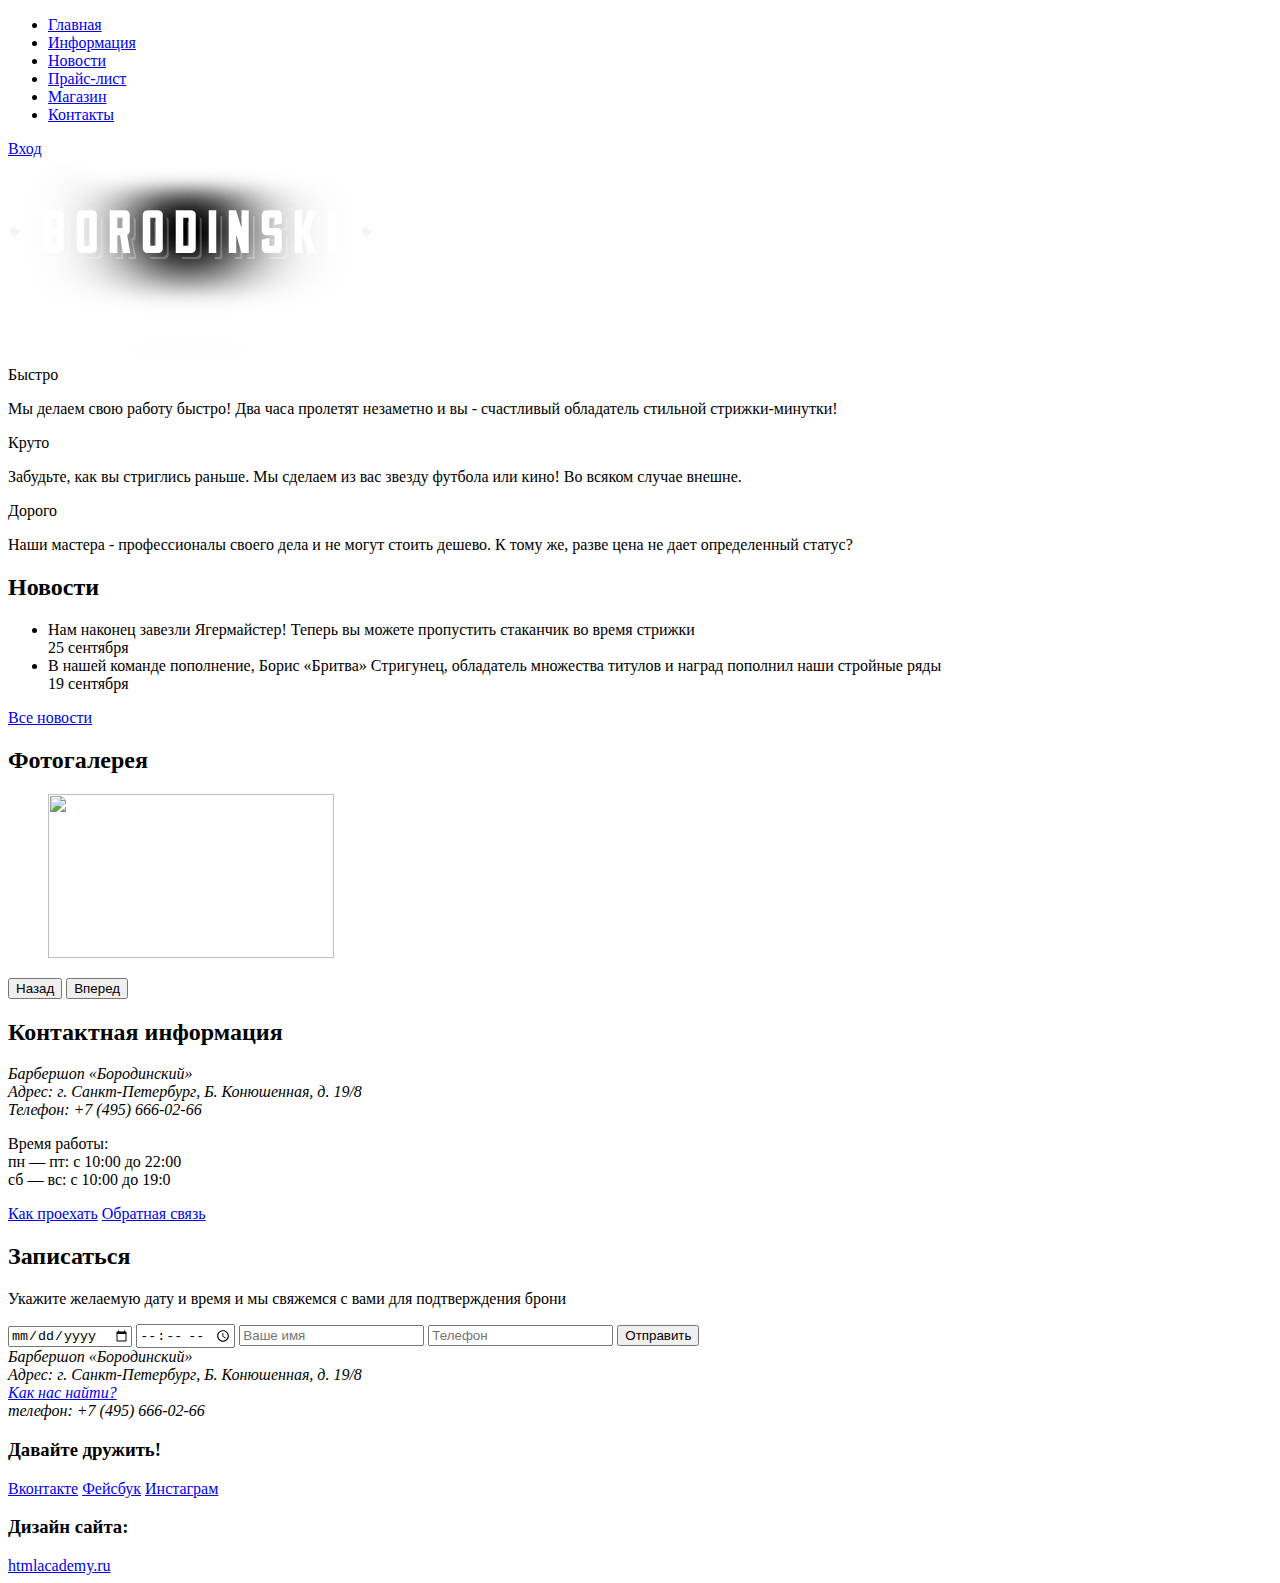
==== index.html @ b2a8101c "first commit" ====
<!DOCTYPE html>
<html>
  <head>
    <meta charset="utf-8">
    <title>Барбершоп «Бородинский»</title>
  </head>
  <body>
    <header class="main-header">
      <div class="container clearfix">
      
        <nav class="main-navigation">
          <ul>
            <li class="active">
              <a href="#">Главная</a>
            </li>
            <li>
              <a href="#">Информация</a>
            </li>
            <li>
              <a href="#">Новости</a>
            </li>
            <li>
              <a href="text.html">Прайс-лист</a>
            </li>
            <li>
              <a href="#">Магазин</a>
            </li>
            <li>
              <a href="#">Контакты</a>
            </li>
          </ul>
        </nav>

        <div class="user-block">
          <a href="#" class="login">Вход</a>
        </div>

      </div>
    </header>

    <div class="container">
      <div class="logo">
        <img src="img/logo.png" width="368" height="204" alt="Барбершоп «Бородинский»">
      </div>
      <section class="features-row clearfix">
        <div class="features-item">
          <div class="features-title">Быстро</div>
          <p>Мы делаем свою работу быстро! Два часа пролетят незаметно и вы - счастливый обладатель стильной стрижки-минутки!</p>
        </div>
        <div class="features-item">
          <div class="features-title">Круто</div>
          <p>Забудьте, как вы стриглись раньше. Мы сделаем из вас звезду футбола или кино! Во всяком случае внешне.</p>
        </div>
        <div class="features-item">
          <div class="features-title">Дорого</div>
          <p>Наши мастера - профессионалы своего дела и не могут стоить дешево. К тому же, разве цена не дает определенный статус?</p>
        </div>
      </section>
      <div class="index-content clearfix">
        <section class="content-column-left">
          <h2 class="content-column-title">Новости</h2>
          <ul class="news-preview">
            <li>
              Нам наконец завезли Ягермайстер! Теперь вы можете пропустить стаканчик во время стрижки<br>
              <time datetime="2013-09-25">25 сентября</time>
            </li>
            <li>
              В нашей команде пополнение, Борис «Бритва» Стригунец, обладатель множества титулов и наград пополнил наши стройные ряды<br>
              <time datetime="2013-09-19">19 сентября</time>
            </li>
          </ul>
          <a href="#" class="btn">Все новости</a>
        </section>
        <section class="content-column-right">
          <h2 class="content-column-title">Фотогалерея</h2>
          <div class="gallery">
            <figure class="gallery-content">
              <img src="img/photo-1.jpg" width="286" height="164" alt="">
            </figure>
            <button class="btn gallery-prev">Назад</button>
            <button class="btn gallery-next">Вперед</button>
          </div>
        </section>
      </div>
      <div class="index-content clearfix">
        <section class="content-column-left">
          <div class="main-contacts">
            <h2 class="content-column-title">Контактная информация</h2>
            <address>
              Барбершоп «Бородинский»<br>
              Адрес: г. Санкт-Петербург, Б. Конюшенная, д. 19/8<br>
              Телефон: +7 (495) 666-02-66
            </address>
            <p>
              Время работы:<br>
              пн — пт: с 10:00 до 22:00<br>
              сб — вс: с 10:00 до 19:0
            </p>
            <a href="#" class="btn">Как проехать</a>
            <a href="#" class="btn">Обратная связь</a>
          </div>
        </section>
        <section class="content-column-right">
          <div class="appointment-form">
            <h2 class="content-column-title">Записаться</h2>
            <p>Укажите желаемую дату и время и мы свяжемся с вами для подтверждения брони</p>
            <form action="/echo" method="post">
              <input type="date" name="date" value="">
              <input type="time" name="time" value="">
              <input type="text" name="name" value="" placeholder="Ваше имя">
              <input type="tel" name="phone" value="" placeholder="Телефон">
              <button type="submit" class="btn">Отправить</button>
            </form>
          </div>
        </section>
      </div>
    </div>

    <footer class="main-footer">
      <div class="container clearfix">
        <address class="footer-contacts">
          Барбершоп «Бородинский»<br>
          Адрес: г. Санкт-Петербург, Б. Конюшенная, д. 19/8<br>
          <a href="#">Как нас найти?</a><br>
          телефон: +7 (495) 666-02-66
        </address>

        <section class="footer-social">
          <h3>Давайте дружить!</h3>
          <a href="#" class="social-btn social-btn-vk">Вконтакте</a>
          <a href="#" class="social-btn social-btn-fb">Фейсбук</a>
          <a href="#" class="social-btn social-btn-inst">Инстаграм</a>
        </section>

        <section class="footer-copyright">
          <h3>Дизайн сайта:</h3>
          <a href="#" class="btn">htmlacademy.ru</a>
        </section>
      </div>
    </footer>
  </body>
</html>
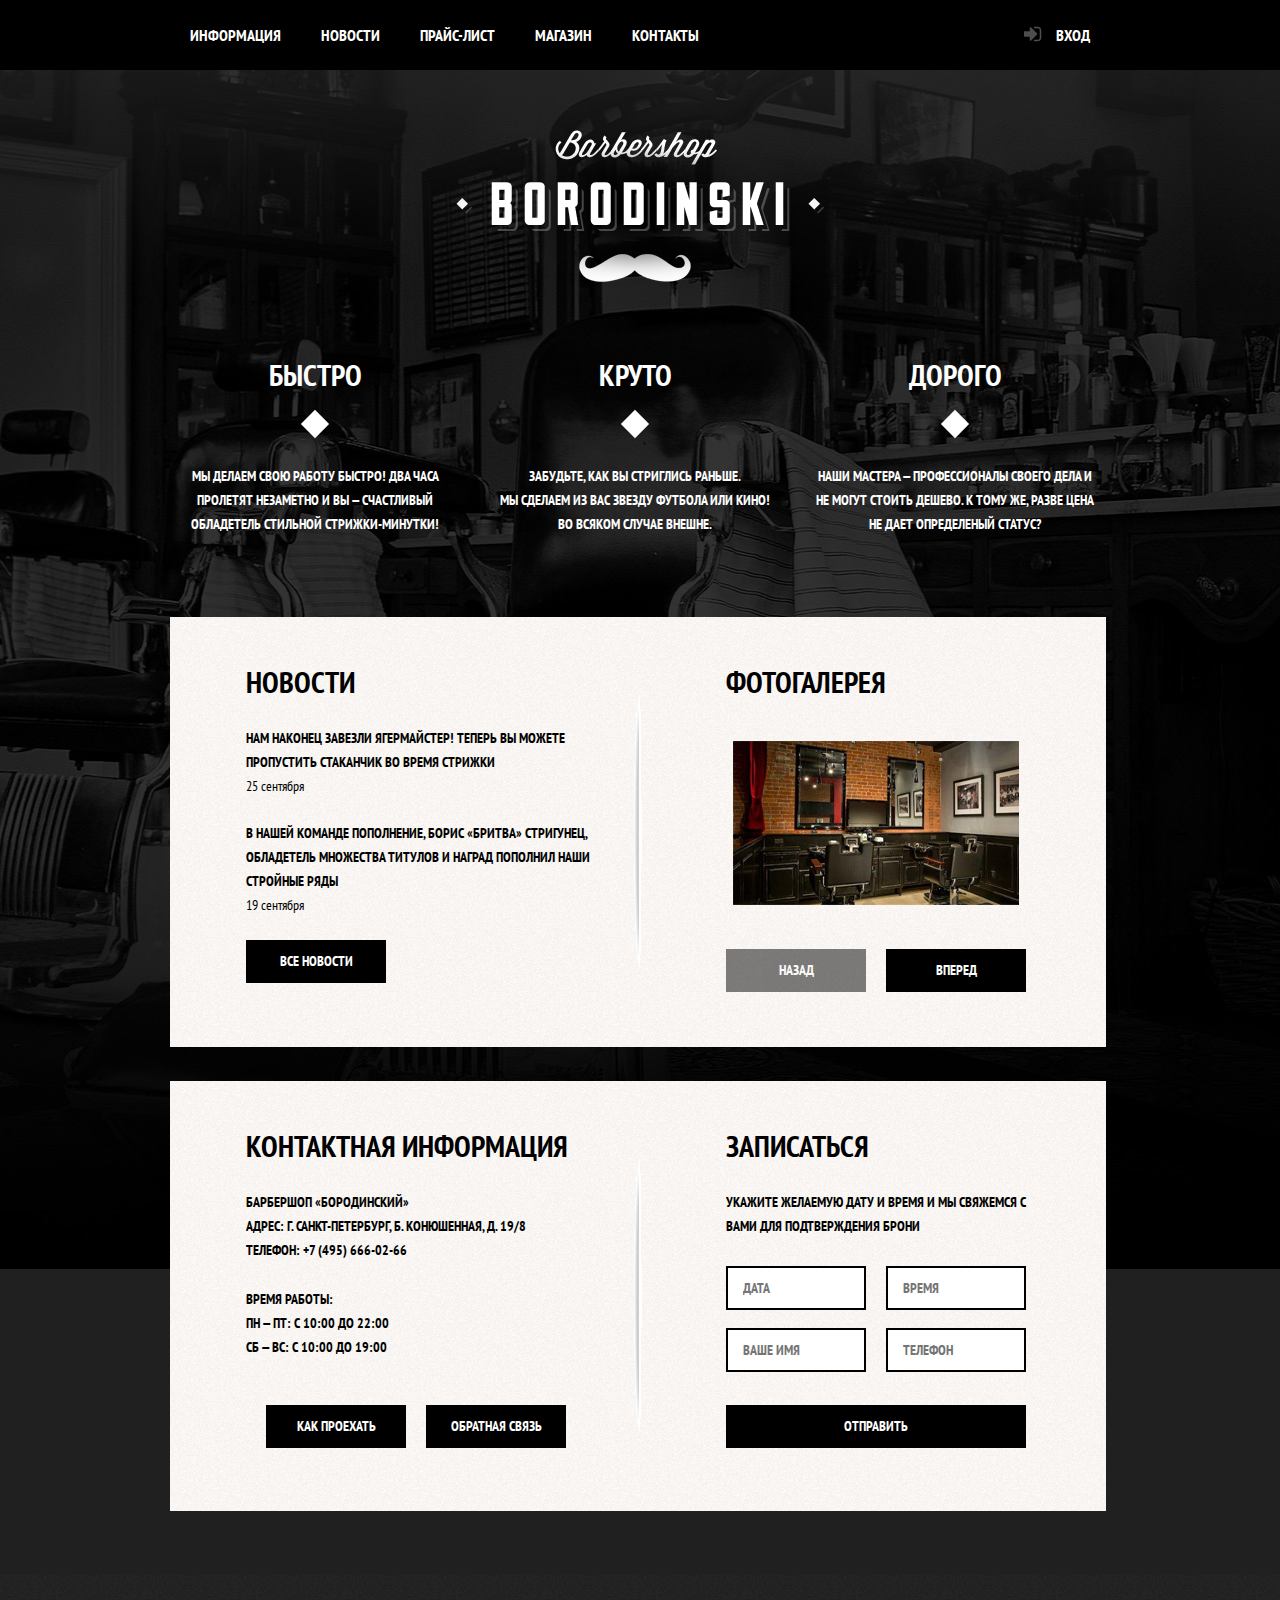
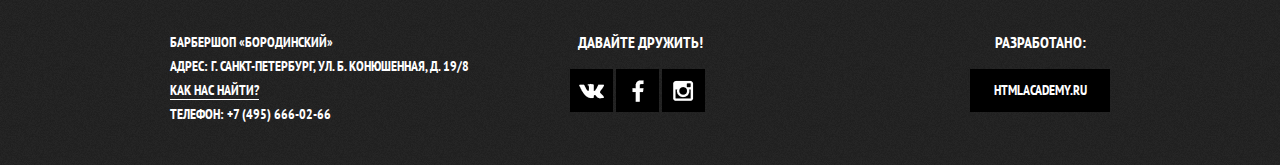
==== commit 4661b0d1: "complete" ====
--- a/index.html
+++ b/index.html
@@ -1,142 +1,196 @@
 <!DOCTYPE html>
-<html>
-  <head>
+<html lang="ru">
+<head>
     <meta charset="utf-8">
-    <title>Барбершоп «Бородинский»</title>
-  </head>
-  <body>
-    <header class="main-header">
-      <div class="container clearfix">
-      
-        <nav class="main-navigation">
-          <ul>
-            <li class="active">
-              <a href="#">Главная</a>
-            </li>
-            <li>
-              <a href="#">Информация</a>
-            </li>
-            <li>
-              <a href="#">Новости</a>
-            </li>
-            <li>
-              <a href="text.html">Прайс-лист</a>
-            </li>
-            <li>
-              <a href="#">Магазин</a>
-            </li>
-            <li>
-              <a href="#">Контакты</a>
-            </li>
-          </ul>
+    <meta http-equiv="x-ua-compatible" content="ie=edge">
+    <title>Барбершоп "Бородински"</title>
+    <meta name="description" content="">
+    <!--<meta name="viewport" content="width=device-width, initial-scale=1">-->
+    <meta name="viewport" content="width=960">
+
+    <!--<link rel="apple-touch-icon" href="apple-touch-icon.png">-->
+    <!-- Place favicon.ico in the root directory -->
+    <link href='https://fonts.googleapis.com/css?family=PT+Sans+Narrow:400,700&subset=latin,cyrillic' rel='stylesheet' type='text/css'>
+
+    <link rel="stylesheet" href="css/normalize.css">
+    <link rel="stylesheet" href="css/main.css">
+</head>
+
+<body>
+
+<header class="main-header">
+    <div class="wrapper clearfix">
+        <nav>
+            <ul class="main-nav">
+                <li><a href="index.html">информация</a></li>
+                <li><a href="#">новости</a></li>
+                <li><a href="price.html">прайс-лист</a></li>
+                <li><a href="shop.html">магазин</a></li>
+                <li><a href="#">контакты</a></li>
+            </ul>
         </nav>
 
         <div class="user-block">
-          <a href="#" class="login">Вход</a>
+            <a class="login" href="/login">вход</a>
+        </div>
+    </div>
+</header>
+
+<main class="main-main">
+    <div class="wrapper">
+        <div class="main-logo">
+            <img src="img/logo.png" alt="">
         </div>
 
-      </div>
-    </header>
+        <div class="features clearfix">
+            <div class="feature-item">
+                <span class="feature-title"><b>Быстро</b></span>
+                <p class="feature-content">МЫ ДЕЛАЕМ СВОЮ РАБОТУ БЫСТРО! ДВА ЧАСА<br>
+                    ПРОЛЕТЯТ НЕЗАМЕТНО И ВЫ — СЧАСТЛИВЫЙ<br>
+                    ОБЛАДЕТЕЛЬ СТИЛЬНОЙ СТРИЖКИ-МИНУТКИ!</p>
+            </div>
 
-    <div class="container">
-      <div class="logo">
-        <img src="img/logo.png" width="368" height="204" alt="Барбершоп «Бородинский»">
-      </div>
-      <section class="features-row clearfix">
-        <div class="features-item">
-          <div class="features-title">Быстро</div>
-          <p>Мы делаем свою работу быстро! Два часа пролетят незаметно и вы - счастливый обладатель стильной стрижки-минутки!</p>
+            <div class="feature-item">
+                <span class="feature-title"><b>Круто</b></span>
+                <p class="feature-content">ЗАБУДЬТЕ, КАК ВЫ СТРИГЛИСЬ РАНЬШЕ.<br>
+                    МЫ СДЕЛАЕМ ИЗ ВАС ЗВЕЗДУ ФУТБОЛА ИЛИ КИНО!<br>
+                    ВО ВСЯКОМ СЛУЧАЕ ВНЕШНЕ.
+                </p>
+            </div>
+
+            <div class="feature-item">
+                <span class="feature-title"><b>Дорого</b></span>
+                <p class="feature-content">НАШИ МАСТЕРА — ПРОФЕССИОНАЛЫ СВОЕГО ДЕЛА И<br>
+                    НЕ МОГУТ СТОИТЬ ДЕШЕВО. К ТОМУ ЖЕ, РАЗВЕ ЦЕНА<br>
+                    НЕ ДАЕТ ОПРЕДЕЛЕНЫЙ СТАТУС?</p>
+            </div>
         </div>
-        <div class="features-item">
-          <div class="features-title">Круто</div>
-          <p>Забудьте, как вы стриглись раньше. Мы сделаем из вас звезду футбола или кино! Во всяком случае внешне.</p>
+
+        <div class="main-content clearfix">
+            <div class="col-left">
+                <h2 class="main-content-title">Новости</h2>
+
+                <div class="news">
+                    <div class="news-item">
+                        <p>НАМ НАКОНЕЦ ЗАВЕЗЛИ ЯГЕРМАЙСТЕР! ТЕПЕРЬ ВЫ МОЖЕТЕ ПРОПУСТИТЬ СТАКАНЧИК ВО ВРЕМЯ СТРИЖКИ</p>
+                        <time datetime="2015-09-25">25 сентября</time>
+                    </div>
+
+                    <div class="news-item">
+                        <p>В НАШЕЙ КОМАНДЕ ПОПОЛНЕНИЕ, БОРИС «БРИТВА» СТРИГУНЕЦ, ОБЛАДЕТЕЛЬ МНОЖЕСТВА ТИТУЛОВ И НАГРАД ПОПОЛНИЛ НАШИ СТРОЙНЫЕ РЯДЫ</p>
+                        <time datetime="2015-09-19">19 сентября</time>
+                    </div>
+                </div>
+
+                <a href="#">
+                    <div class="btn">Все новости</div>
+                </a>
+            </div>
+
+            <div class="col-right">
+                <h2 class="main-content-title">ФОТОГАЛЕРЕЯ</h2>
+                <div class="gallery">
+                    <figure class="gallery-content">
+                        <img src="img/gallery-1.png" width="286" height="164" alt="">
+                    </figure>
+                </div>
+
+                <div class="btn gallery-prev disabled">НАЗАД</div>
+                <div class="btn gallery-next">ВПЕРЕД</div>
+            </div>
         </div>
-        <div class="features-item">
-          <div class="features-title">Дорого</div>
-          <p>Наши мастера - профессионалы своего дела и не могут стоить дешево. К тому же, разве цена не дает определенный статус?</p>
+
+        <div class="main-content-footer clearfix">
+            <div class="col-left">
+                <h2 class="main-content-title">Контактная информация</h2>
+                <p>
+                    БАРБЕРШОП «БОРОДИНСКИЙ»<br>
+                    АДРЕС: Г. САНКТ-ПЕТЕРБУРГ, Б. КОНЮШЕННАЯ, Д. 19/8<br>
+                    ТЕЛЕФОН: +7 (495) 666-02-66
+                </p>
+
+                <p class="mode-time">
+                    ВРЕМЯ РАБОТЫ:<br>
+                    ПН — ПТ: С 10:00 ДО 22:00<br>
+                    СБ — ВС: С 10:00 ДО 19:00
+                </p>
+                <div class="contact-buttons">
+                    <a href="/map.html">
+                        <div class="btn show-modal-map">Как проехать</div>
+                    </a>
+                    <div class="btn">Обратная связь</div>
+                </div>
+            </div>
+
+            <div class="col-right">
+                <h2 class="main-content-title">Записаться</h2>
+                <p>УКАЖИТЕ ЖЕЛАЕМУЮ ДАТУ И ВРЕМЯ И МЫ СВЯЖЕМСЯ С ВАМИ ДЛЯ ПОДТВЕРЖДЕНИЯ БРОНИ</p>
+                <form class="main-form clearfix" action="index.html" method="get">
+                    <input class="main-form-input" type="text" placeholder="Дата">
+                    <input class="main-form-input" type="text" placeholder="Время">
+                    <input class="main-form-input" type="text" placeholder="Ваше имя">
+                    <input class="main-form-input" type="tel" placeholder="Телефон">
+
+                    <button class="btn btn-big" type="reset" ><!-- type="submit"-->Отправить</button>
+                </form>
+            </div>
         </div>
-      </section>
-      <div class="index-content clearfix">
-        <section class="content-column-left">
-          <h2 class="content-column-title">Новости</h2>
-          <ul class="news-preview">
-            <li>
-              Нам наконец завезли Ягермайстер! Теперь вы можете пропустить стаканчик во время стрижки<br>
-              <time datetime="2013-09-25">25 сентября</time>
-            </li>
-            <li>
-              В нашей команде пополнение, Борис «Бритва» Стригунец, обладатель множества титулов и наград пополнил наши стройные ряды<br>
-              <time datetime="2013-09-19">19 сентября</time>
-            </li>
-          </ul>
-          <a href="#" class="btn">Все новости</a>
-        </section>
-        <section class="content-column-right">
-          <h2 class="content-column-title">Фотогалерея</h2>
-          <div class="gallery">
-            <figure class="gallery-content">
-              <img src="img/photo-1.jpg" width="286" height="164" alt="">
-            </figure>
-            <button class="btn gallery-prev">Назад</button>
-            <button class="btn gallery-next">Вперед</button>
-          </div>
-        </section>
-      </div>
-      <div class="index-content clearfix">
-        <section class="content-column-left">
-          <div class="main-contacts">
-            <h2 class="content-column-title">Контактная информация</h2>
-            <address>
-              Барбершоп «Бородинский»<br>
-              Адрес: г. Санкт-Петербург, Б. Конюшенная, д. 19/8<br>
-              Телефон: +7 (495) 666-02-66
-            </address>
-            <p>
-              Время работы:<br>
-              пн — пт: с 10:00 до 22:00<br>
-              сб — вс: с 10:00 до 19:0
-            </p>
-            <a href="#" class="btn">Как проехать</a>
-            <a href="#" class="btn">Обратная связь</a>
-          </div>
-        </section>
-        <section class="content-column-right">
-          <div class="appointment-form">
-            <h2 class="content-column-title">Записаться</h2>
-            <p>Укажите желаемую дату и время и мы свяжемся с вами для подтверждения брони</p>
-            <form action="/echo" method="post">
-              <input type="date" name="date" value="">
-              <input type="time" name="time" value="">
-              <input type="text" name="name" value="" placeholder="Ваше имя">
-              <input type="tel" name="phone" value="" placeholder="Телефон">
-              <button type="submit" class="btn">Отправить</button>
-            </form>
-          </div>
-        </section>
-      </div>
+    </div>
+</main>
+
+<footer class="main-footer">
+    <div class="wrapper clearfix">
+        <div class="footer-contact">
+            БАРБЕРШОП «БОРОДИНСКИЙ»<br>
+            АДРЕС: Г. САНКТ-ПЕТЕРБУРГ, УЛ. Б. КОНЮШЕННАЯ, Д. 19/8<br>
+            <a class="show-modal-map" href="/map.html">КАК НАС НАЙТИ?</a><br>
+            ТЕЛЕФОН: +7 (495) 666-02-66
+        </div>
+
+        <div class="footer-social">
+            <h3>Давайте дружить!</h3>
+            <a class="btn square-btn social-btn-vk" href="#"></a>
+            <a class="btn square-btn social-btn-f" href="#"></a>
+            <a class="btn square-btn social-btn-inst" href="#"></a>
+        </div>
+
+        <div class="footer-copyright">
+            <h3>Разработано:</h3>
+            <a class="btn" href="#">HTMLACADEMY.RU</a>
+        </div>
     </div>
 
-    <footer class="main-footer">
-      <div class="container clearfix">
-        <address class="footer-contacts">
-          Барбершоп «Бородинский»<br>
-          Адрес: г. Санкт-Петербург, Б. Конюшенная, д. 19/8<br>
-          <a href="#">Как нас найти?</a><br>
-          телефон: +7 (495) 666-02-66
-        </address>
+</footer>
 
-        <section class="footer-social">
-          <h3>Давайте дружить!</h3>
-          <a href="#" class="social-btn social-btn-vk">Вконтакте</a>
-          <a href="#" class="social-btn social-btn-fb">Фейсбук</a>
-          <a href="#" class="social-btn social-btn-inst">Инстаграм</a>
-        </section>
+<div class="modal-content hidden" id="modal-login-form">
+    <button class="modal-content-close" type="button">Закрыть</button>
 
-        <section class="footer-copyright">
-          <h3>Дизайн сайта:</h3>
-          <a href="#" class="btn">htmlacademy.ru</a>
-        </section>
-      </div>
-    </footer>
-  </body>
+    <h2>Личный кабинет</h2>
+    <p>Введите пожалуйста свой логин и пароль</p>
+    <form class="login-form" action="index.html">
+        <input class="icon-login" type="text" name="login" id="login" placeholder="Логин">
+        <input class="icon-pass" type="password" name="password" id="password" placeholder="Пароль">
+
+        <label class="login-checkbox">
+            <input type="checkbox" name="remember" id="remember">
+            <span class="checkbox-indicator"></span>
+            Запомнить меня
+        </label>
+        <a href="#">Забыл пароль!</a>
+
+        <button class="btn btn-full" type="submit">Войти</button>
+    </form>
+</div>
+
+
+<div class="modal-content modal-map hidden" id="modal-map" draggable="true">
+    <button class="modal-content-close" type="button">Закрыть</button>
+    <div class="modal-map-wrapper" id="yandex-map">
+        <!--<iframe src="https://www.google.com/maps/embed?pb=!1m18!1m12!1m3!1d1998.5989424124007!2d30.320894616187985!3d59.93879686904788!2m3!1f0!2f0!3f0!3m2!1i1024!2i768!4f13.1!3m3!1m2!1s0x4696310fca5ba729%3A0xea9c53d4493c879f!2z0JHQvtC70YzRiNCw0Y8g0JrQvtC90Y7RiNC10L3QvdCw0Y8g0YPQuy4sIDE5LCDQodCw0L3QutGCLdCf0LXRgtC10YDQsdGD0YDQsywg0KDQvtGB0YHQuNGPLCAxOTExODY!5e0!3m2!1sru!2sua!4v1459966928005" width="766" height="561" frameborder="0" style="border:0" allowfullscreen></iframe>-->
+    </div>
+</div>
+
+<script src="js/main.js"></script>
+<script charset="utf-8" src="https://api-maps.yandex.ru/services/constructor/1.0/js/?sid=G1-IYimgmYG3rPlrkE7qkuuEbhGpNqvV&width=100%&height=561&id=yandex-map&lang=ru_UA&sourceType=constructor"></script>
+</body>
 </html>--- a/css/main.css
+++ b/css/main.css
@@ -0,0 +1,775 @@
+html,
+body {
+    min-width: 960px;
+    padding: 0;
+    margin: 0;
+}
+
+ul {
+    padding: 0;
+    margin: 0;
+}
+
+a {
+    color: #000;
+    text-decoration: none;
+}
+
+figure {
+    margin: 0;
+}
+
+button {
+    padding: 0;
+    margin: 0;
+    box-sizing: border-box;
+}
+
+input:focus {
+    outline: 0;
+}
+
+img {
+    max-width: 100%;
+    height: auto;
+}
+
+.clearfix {
+    display: table;
+    clear: both;
+    content: '';
+
+}
+
+.wrapper {
+    width: 960px;
+    padding-right: 10px;
+    padding-left: 10px;
+    margin: 0 auto;
+    /*outline: 2px solid red;*/
+    box-sizing: border-box;
+}
+
+body {
+    font-family: 'PT Sans Narrow', 'Arial', sans-serif;
+    text-transform: uppercase;
+    background: #202020 url(../img/background_my.jpg) no-repeat top center;
+}
+
+.inner-page {
+    background: #f8f5f2 url(../img/bg-content.png);
+}
+
+/*  HEADER start */
+.main-header {
+    min-height: 70px;
+    color: #fff;
+    background-color: #000;
+}
+
+.main-header nav {
+    display: inline-block;
+    float: left;
+    vertical-align: top;
+}
+
+.main-nav {
+    width: 780px;
+    font-size: 0;
+}
+
+.main-nav li {
+    display: inline-block;
+    /*height: 72px;*/
+
+    color: #fff;
+    white-space: nowrap;
+    vertical-align: top;
+    box-sizing: border-box;
+}
+
+.user-block a:hover,
+.main-nav li:hover {
+    background-color: #242424;
+}
+
+.main-nav li.active div {
+    position: relative;
+    /*border-bottom: 4px solid #fff;*/
+}
+.main-nav li.active div:after {
+    position: absolute;
+
+    bottom: -29px;
+
+    display: block;
+    width: 100%;
+
+    height: 4px;
+
+    background-color: #fff;
+
+    content: '';
+}
+
+.user-block a,
+.main-nav a {
+    display: inline-block;
+    padding: 25px 20px;
+    font-size: 16px;
+    font-weight: bold;
+    line-height: 20px;
+    color: #fff;
+    vertical-align: top;
+
+}
+.main-nav a.logo-inner-nav {
+    padding: 21px 20px;
+}
+.user-block {
+    display: inline-block;
+    float: right;
+    /*margin-right: 20px;*/
+}
+
+.user-block a.login {
+    position: relative;
+    padding-left: 45px;
+    color: #fff;
+}
+
+a.login::before {
+    position: absolute;
+    top: 12px;
+    left: 0;
+    display: inline-block;
+    width: 43px;
+    height: 43px;
+    vertical-align: top;
+    background-image: url(../img/ico/ico-auth.png);
+    background-position: 50% 50%;
+    background-repeat: no-repeat;
+    content: '';
+}
+a.login:hover::before {
+    background-image: url(../img/ico/ico-auth-hover.png);
+    background-position: 50% 50%;
+    background-repeat: no-repeat;
+}
+
+
+/*  HEADER end */
+
+/*  MAIN start */
+.main-main {
+    margin-top: 60px;
+    margin-bottom: 64px;
+}
+
+.inner-page .main-main {
+    margin-top: 51px;
+}
+
+.main-logo {
+    margin-bottom: 18px;
+    text-align: center;
+}
+
+.features {
+    margin-bottom: 67px;
+    margin-left: -5px;
+    font-size: 0;
+    color: #ffffff;
+}
+
+.feature-item {
+    display: inline-block;
+    width: 300px;
+    margin-left: 20px;
+
+    text-align: center;
+    vertical-align: top;
+}
+.feature-item:first-child {
+    margin-left: 0;
+}
+
+.feature-title {
+    font-size: 30px;
+    line-height: 38px;
+}
+
+.feature-title::after {
+    display: block;
+    width: 20px;
+    height: 20px;
+    margin: 0 auto;
+    margin-top: 20px;
+    margin-bottom: 30px ;
+    background-color: #fff;
+    content: '';
+    -webkit-transform: rotate(45deg);
+    -moz-transform: rotate(45deg);
+    -ms-transform: rotate(45deg);
+    -o-transform: rotate(45deg);
+    transform: rotate(45deg);
+}
+
+.feature-content {
+    font-size: 14px;
+    font-weight: bold;
+    line-height: 24px;
+}
+
+
+.main-content,
+.main-content-footer {
+    height: 430px;
+    padding-top: 21px;
+    padding-right: 80px;
+    padding-left: 76px;
+
+    font-size: 0;
+
+    background: #f8f5f2;
+    background-image: url(../img/bg-content-delimeter.png), url(../img/bg-content.png);
+    background-position: center center, 0 0;
+    background-repeat: no-repeat, repeat;
+
+    box-sizing: border-box;
+}
+.main-content {
+    margin-bottom: 34px;
+    font-weight: bold;
+}
+.col-left {
+    display: inline-block;
+    width: 380px;
+    vertical-align: top;
+}
+
+.col-right {
+    display: inline-block;
+
+    width: 300px;
+    margin-left: 100px;
+    vertical-align: top;
+}
+.main-content-title {
+    font-size: 30px;
+    line-height: 38px;
+}
+
+.news-item {
+    margin-bottom: 26px;
+}
+.news-item p {
+    margin-bottom: 3px;
+    font-size: 14px;
+    line-height: 24px;
+}
+.news-item time {
+    font-size: 14px;
+    font-weight: normal;
+    line-height: 18px;
+    text-transform: lowercase;
+}
+
+.gallery {
+    margin-top: 40px;
+    text-align: center;
+
+}
+
+.gallery-content img {
+    width: 286px;
+    height: 164px;
+    /*outline: 7px solid #ffffff;*/
+}
+
+.gallery-prev,
+.gallery-next {
+    display: inline-block;
+    margin-top: 44px;
+    vertical-align: top;
+}
+
+.gallery-next {
+    margin-left: 20px;
+}
+
+
+.main-content-footer p {
+    font-size: 14px;
+    font-weight: bold;
+    line-height: 24px;
+}
+
+.main-content-footer .mode-time {
+    padding-top: 11px;
+}
+
+.contact-buttons {
+    margin-top: 46px;
+}
+.contact-buttons .btn:last-child {
+    /*display: inline-block;*/
+    margin-left: 20px;
+}
+
+
+.main-form {
+    display: block;
+    margin-top: 28px;
+}
+.main-form-input {
+    display: inline-block;
+    width: 140px;
+
+    padding: 8px 15px;
+    margin-right: 20px;
+    margin-bottom: 18px;
+
+    font-size: 14px;
+    font-weight: bold;
+    line-height: 24px;
+    text-transform: uppercase;
+
+    vertical-align: top;
+    border: 2px solid #000;
+    box-sizing: border-box;
+}
+.main-form-input:focus {
+    border-color: #663d15;
+}
+
+.main-form .main-form-input:nth-child(even) {
+    margin-right: 0;
+}
+
+
+
+.main-form .btn-big {
+    margin-top: 15px;
+    font-size: 14px;
+    font-weight: bold;
+    line-height: 43px;
+}
+/*  MAIN end^^^ */
+
+/* FOOTER */
+
+.main-footer {
+    height: 135px;
+    padding-top: 55px;
+    font-size: 0;
+    font-weight: bold;
+    line-height: 24px;
+    color: #fff;
+
+    background: url(../img/bg-footer.png) repeat;
+}
+
+.inner-page .main-footer {
+    background:
+            url(../img/footer-shadow.png) repeat-x top center,
+            url(../img/bg-footer.png) repeat;
+}
+
+.footer-title {
+    margin-bottom: 15px;
+    font-size: 14px;
+    line-height: 24px;
+    text-align: center;
+}
+
+.footer-contact a {
+    color: #fff;
+    border-bottom: 1px solid #fff;
+}
+
+.main-footer h3 {
+    margin: 0;
+    margin-bottom: 15px;
+    text-align: center;
+}
+
+.footer-contact,
+.footer-social,
+.footer-copyright {
+    display: inline-block;
+    width: 140px;
+    font-size: 14px;
+    vertical-align: top;
+}
+.footer-contact {
+    width: 380px;
+    margin-right: 20px;
+}
+
+.footer-social {
+    margin-right: 260px;
+}
+/* FOOTER end ^^^*/
+
+
+/* decor */
+.btn {
+    display: inline-block;
+    width: 140px;
+    height: 43px;
+
+    font-size: 14px;
+    font-weight: bold;
+    line-height: 43px;
+
+    color: #fff;
+    text-align: center;
+    text-decoration: none;
+    text-transform: uppercase;
+    vertical-align: top;
+    cursor: pointer;
+    background-color: #000;
+    border: none;
+    outline: 0;
+}
+.btn:hover,
+.btn:active {
+    background-color: #663d15;
+}
+
+.btn.disabled,
+.btn:disabled {
+    cursor: default;
+    opacity: 0.5;
+}
+
+.btn.disabled:hover,
+.btn:disabled:hover {
+    background-color: #000;
+}
+
+.btn.btn-big {
+    width: 300px;
+}
+.btn.square-btn {
+    width: 43px;
+}
+
+
+
+.btn.btn-full {
+    width: 100%;
+}
+.social-btn {
+    display: inline-block;
+    width: 43px;
+    height: 43px;
+
+    /*margin-right: 20px;*/
+
+    font-size: 14px;
+    font-weight: bold;
+    line-height: 43px;
+
+    color: #fff;
+    text-align: center;
+    text-decoration: none;
+    text-transform: uppercase;
+    vertical-align: top;
+    cursor: pointer;
+    background-color: #000;
+}
+
+.social-btn-vk,
+.social-btn-inst,
+.social-btn-f {
+    transition:
+        background-position 0.5s,
+        background-color 0.5s;
+}
+
+.social-btn-vk      { background: #000 url(../img/social/vk.png) no-repeat center center; }
+.social-btn-inst    { background: #000 url(../img/social/inst.png) no-repeat center center; }
+.social-btn-f       { background: #000 url(../img/social/f.png) no-repeat center center; }
+
+.social-btn-vk:active      { background: #fff url(../img/social/vk_active.png) no-repeat center center; }
+.social-btn-inst:active    { background: #fff url(../img/social/inst_active.png) no-repeat center center; }
+.social-btn-f:active       { background: #fff url(../img/social/f_active.png) no-repeat center center; }
+
+.social-btn-vk:hover    { background: #fff url(../img/social/vk_active.png) no-repeat center center; }
+.social-btn-inst:hover    { background: #fff url(../img/social/inst_active.png) no-repeat center center; }
+.social-btn-f:hover       { background: #fff url(../img/social/f_active.png) no-repeat center center; }
+
+.main-footer .btn:hover,
+.main-footer .btn:active {
+    color: #000;
+    background-color: #fff;
+}
+
+/* Breadcrumbs */
+.breadcrumbs li {
+    display: inline-block;
+    font-size: 14px;
+    font-weight: bold;
+    line-height: 24px;
+    vertical-align: middle;
+}
+
+.breadcrumbs li:not(:first-child)::before {
+    display: inline-block;
+    width: 7px;
+    height: 7px;
+    margin: 0 14px;
+
+    background-color: #000;
+    content: '';
+
+    -webkit-transform: rotate(45deg);
+    -moz-transform: rotate(45deg);
+    -ms-transform: rotate(45deg);
+    -o-transform: rotate(45deg);
+    transform: rotate(45deg);
+}
+
+.breadcrumbs li:last-child {
+    color: #aba9a7;
+}
+
+/* MODAL */
+
+@keyframes bounce {
+    0%      { transform: translateY(-2000px); }
+    70%     { transform: translateY(30px); }
+    90%     { transform: translateY(-10px); }
+    100%    { transform: translateY(0); }
+}
+
+.modal-content {
+    position: absolute;
+    top: 120px;
+    left: 50%;
+    z-index: 1000;
+
+    display: block;
+    width: 460px;
+
+    padding-top: 50px;
+    padding-right: 80px;
+    padding-left: 80px;
+    margin-left: -230px;
+
+    background: #f8f5f2 url(../img/bg-content.png);
+    box-shadow: 0 30px 50px 0 rgba(0, 0, 0, 0.75);
+
+    box-sizing: border-box;
+}
+
+.modal-content.modal-bounce {
+    animation: bounce 0.6s;
+
+}
+
+.shake {
+    animation: shake 0.6s;
+}
+
+@keyframes bounce {
+    0%      { transform: translateY(-2000px); }
+    70%     { transform: translateY(30px); }
+    90%     { transform: translateY(-10px); }
+    100%    { transform: translateY(0); }
+}
+
+@keyframes shake {
+    0%, 100%                { transform: translateX(0); }
+    10%, 30%, 50%, 70%, 90% { transform: translateX(-10px); }
+    20%, 40%, 60%, 80%      { transform: translateX(10px); }
+}
+
+.modal-content-close {
+    position: absolute;
+    top: 0;
+    right: -34px;
+
+    width: 22px;
+    height: 22px;
+
+    font-size: 0;
+
+    background-color: transparent;
+    border: none;
+    outline: none;
+}
+
+.modal-content-close::after,
+.modal-content-close::before {
+    position: absolute;
+    left: 0;
+    width: 22px;
+    height: 5px;
+    background-color: #d1d1d1;
+    border-radius: 1px;
+    content: '';
+}
+
+.modal-content-close::after {
+    transform: rotate(45deg);
+}
+
+.modal-content-close::before {
+    transform: rotate(-45deg);
+}
+
+.modal-content h2 {
+    margin: 0;
+    margin-bottom: 20px;
+    font-size: 30px;
+    font-weight: bold;
+    line-height: 42px;
+}
+
+.modal-content p {
+    margin: 0;
+    margin-bottom: 14px;
+    font-weight: bold;
+}
+
+.modal-content .login-form {
+    margin-top: 15px;
+    margin-bottom: 10px;
+}
+
+.login-form-wrapper {
+    margin: 0 auto;
+    width: 300px;
+}
+
+.login-form input[type="text"],
+.login-form input[type="password"] {
+    width: 100%;
+
+    padding: 10px 20px;
+    padding-right: 40px;
+
+    margin: 0;
+    margin-bottom: 10px;
+
+    font-family: "PT Sans Narrow", "Arial", sans-serif;
+    font-size: 14px;
+    font-weight: bold;
+    line-height: 24px;
+
+    color: #000;
+    text-transform: uppercase;
+
+    border: 2px solid #000000;
+
+    box-sizing: border-box;
+}
+
+.login-form input[type="text"]:focus,
+.login-form input[type="password"]:focus {
+    border-color: #663d15;
+}
+
+.login-checkbox:hover {
+    color: #663d15;
+}
+
+.login-form input[type="checkbox"]:enabled,
+.login-form input[type="checkbox"]:disabled {
+    display: none;
+}
+.login-form input[type="checkbox"]:enabled + .checkbox-indicator,
+.login-form input[type="checkbox"]:disabled + .checkbox-indicator {
+    position: absolute;
+    top: -3px;
+    left: 0;
+
+    margin-bottom: 10px;
+
+    width: 17px;
+    height: 17px;
+
+    border: 2px solid #000000;
+}
+.login-form input[type="checkbox"]:checked + .checkbox-indicator::after,
+.login-form input[type="checkbox"]:checked + .checkbox-indicator::before {
+    position: absolute;
+    top: 8px;
+    left: 1px;
+    width: 15px;
+    height: 2px;
+    background-color: #000;
+    border-radius: 1px;
+    content: '';
+}
+
+.login-form input[type="checkbox"]:disabled + .checkbox-indicator {
+    opacity: 0.5;
+}
+/*.login-form input[type="checkbox"]:checked:disabled + .checkbox-indicator::after,*/
+/*.login-form input[type="checkbox"]:checked:disabled + .checkbox-indicator::before {*/
+    /*opacity: 0.5;*/
+/*}*/
+
+.login-form input[type="checkbox"]:checked + .checkbox-indicator::after {
+    transform: rotate(45deg);
+}
+
+.login-form input[type="checkbox"]:checked + .checkbox-indicator::before {
+    transform: rotate(-45deg);
+}
+
+.icon-login {
+    background-image: url(../img/ico/user.png);
+    background-position: 95%;
+    background-repeat: no-repeat;
+}
+
+.icon-pass {
+    background-image: url(../img/ico/pass.png);
+    background-position: 95%;
+    background-repeat: no-repeat;
+}
+
+.login-form label {
+    font-weight: bold;
+}
+.login-form a {
+    float: right;
+    font-weight: bold;
+    text-decoration: underline;
+}
+
+.login-form .btn {
+    margin-top: 15px;
+    margin-bottom: 60px;
+}
+
+.login-checkbox {
+    position: relative;
+    padding-left: 30px;
+    cursor: pointer;
+}
+
+.modal-map {
+    position: fixed;
+
+    width: 780px;
+    padding: 7px;
+    margin-left: -390px;
+
+    background: #fff;
+}
+
+.modal-map-wrapper {
+    min-height: 300px;
+
+    background: url(../img/modal-map.jpg) no-repeat center;
+}
+
+.hidden {
+    display: none;
+}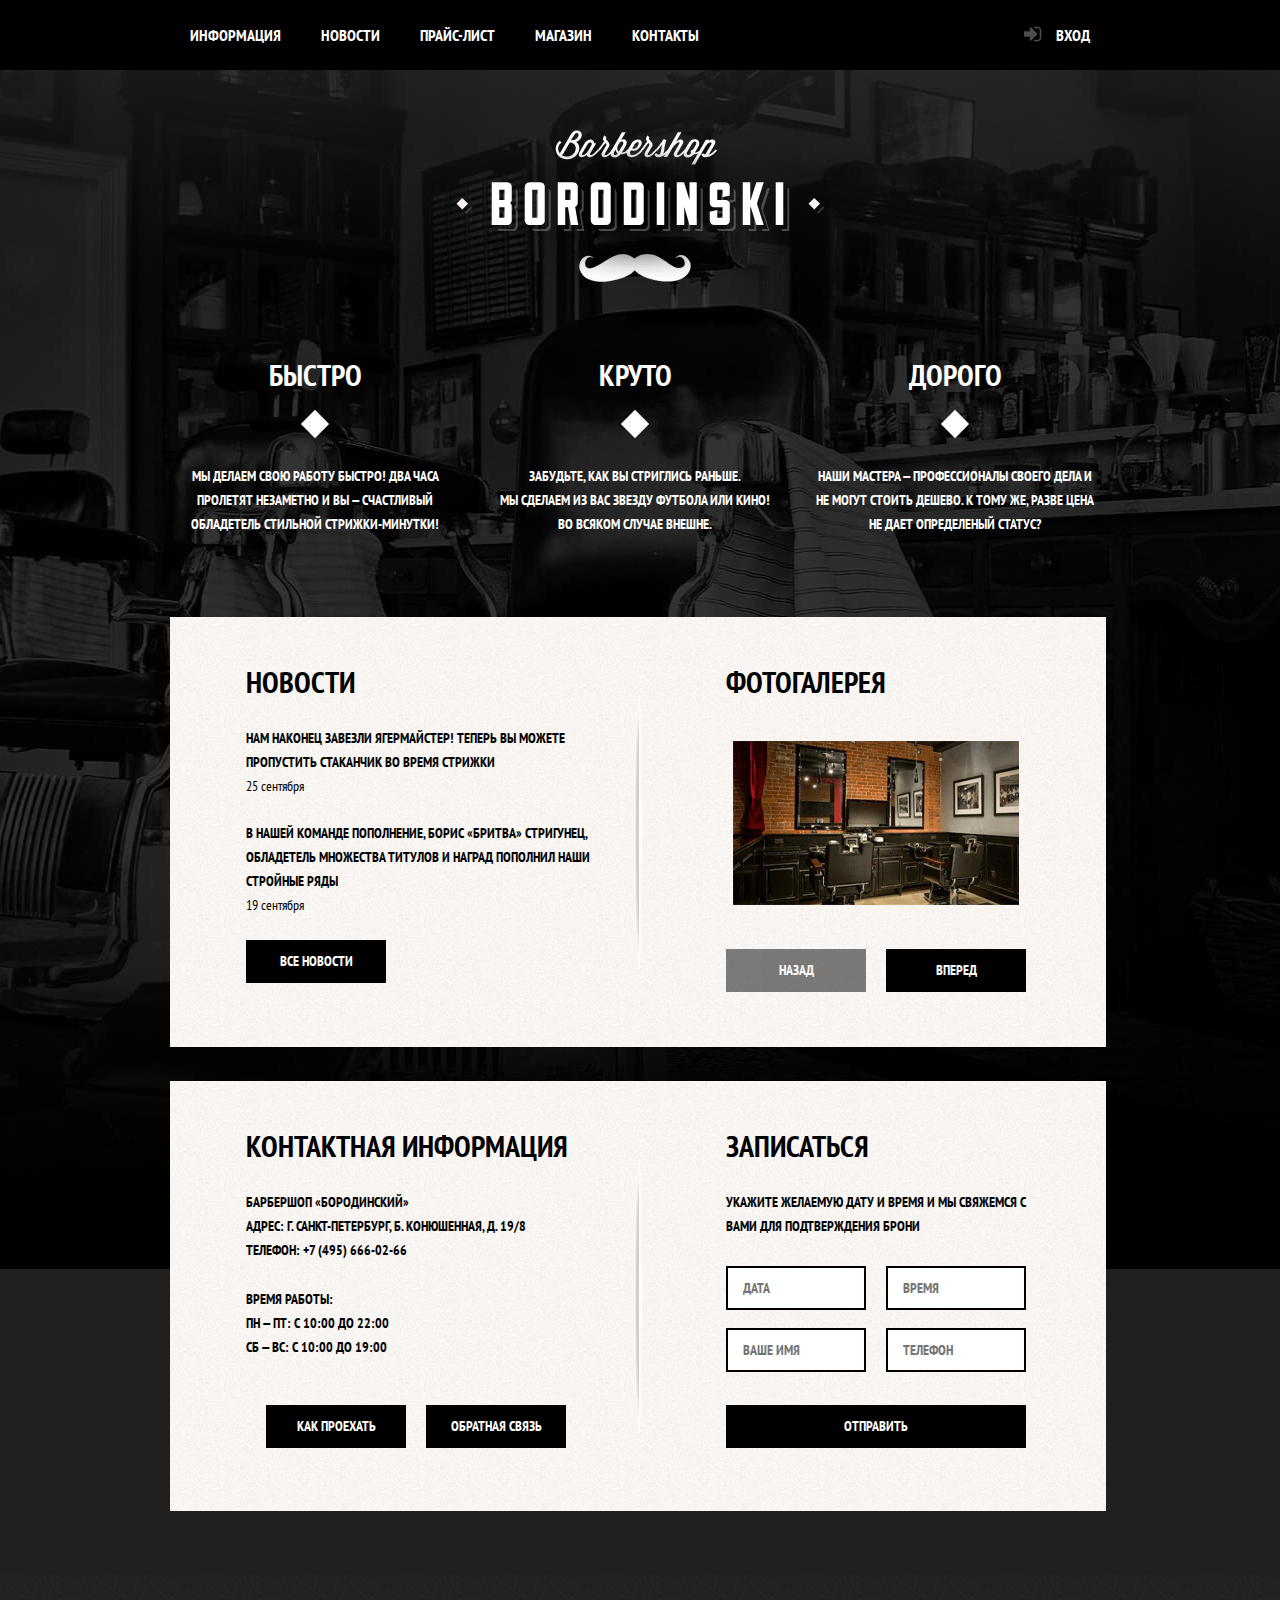
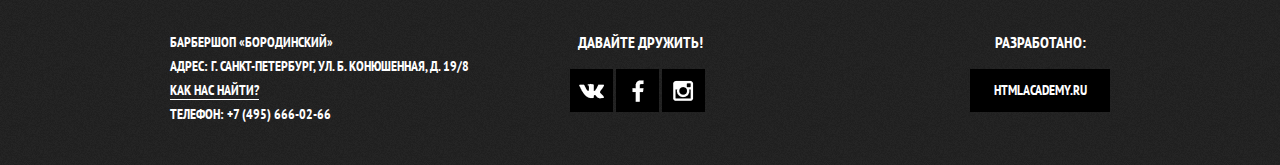
==== commit 28895bdf: "fix w3c validator" ====
--- a/index.html
+++ b/index.html
@@ -191,6 +191,6 @@
 </div>
 
 <script src="js/main.js"></script>
-<script charset="utf-8" src="https://api-maps.yandex.ru/services/constructor/1.0/js/?sid=G1-IYimgmYG3rPlrkE7qkuuEbhGpNqvV&width=100%&height=561&id=yandex-map&lang=ru_UA&sourceType=constructor"></script>
+<script charset="utf-8" src="https://api-maps.yandex.ru/services/constructor/1.0/js/?sid=G1-IYimgmYG3rPlrkE7qkuuEbhGpNqvV&width=100%7C&height=561&id=yandex-map&lang=ru_UA&sourceType=constructor"></script>
 </body>
 </html>